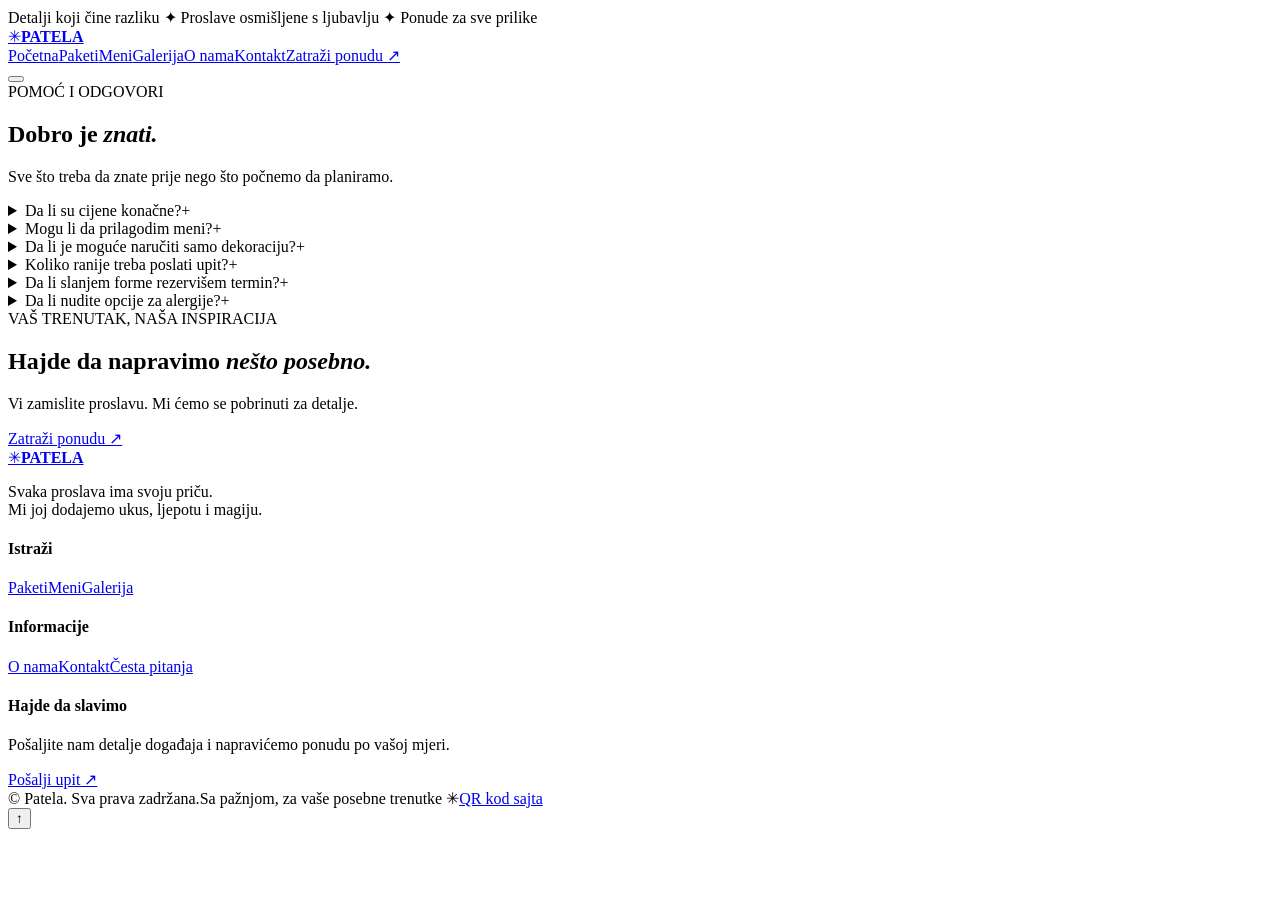
==== faq.html @ 434ff11c "Add files via upload" ====
<!doctype html><html lang="sr"><head><meta charset="utf-8"><meta name="viewport" content="width=device-width, initial-scale=1"><meta name="theme-color" content="#183c32"><meta name="description" content="Premium ketering i dekoracija za rođendane i posebne događaje."><title>Česta pitanja | Patela</title><link rel="preconnect" href="https://fonts.googleapis.com"><link rel="preconnect" href="https://fonts.gstatic.com" crossorigin><link href="https://fonts.googleapis.com/css2?family=DM+Sans:wght@400;500;600;700&family=Playfair+Display:ital,wght@0,400;0,500;0,600;1,400;1,500&display=swap" rel="stylesheet"><link rel="stylesheet" href="css/style.css"><link rel="icon" href="assets/favicon.svg" type="image/svg+xml"></head><body><div class="announcement">Detalji koji čine razliku <span>✦</span> Proslave osmišljene s ljubavlju <span>✦</span> Ponude za sve prilike</div><header class="site-header"><div class="container header-inner"><a class="brand" href="index.html" aria-label="Patela početna"><span class="brand-mark">✳</span><span><strong>PATELA</strong></span></a><nav id="site-nav" class="nav" aria-label="Glavna navigacija"><a href="index.html" class="nav-link ">Početna</a><a href="paketi.html" class="nav-link ">Paketi</a><a href="meni.html" class="nav-link ">Meni</a><a href="galerija.html" class="nav-link ">Galerija</a><a href="o-nama.html" class="nav-link ">O nama</a><a href="kontakt.html" class="nav-link ">Kontakt</a><a class="nav-cta" href="rezervacija.html">Zatraži ponudu <span>↗</span></a></nav><button class="menu-toggle" aria-label="Otvori meni" aria-expanded="false" aria-controls="site-nav"><span></span><span></span><span></span></button></div></header><main><section class="subhero"><div class="container"><span class="eyebrow">POMOĆ I ODGOVORI</span><h1>Dobro je <em>znati.</em></h1><p>Sve što treba da znate prije nego što počnemo da planiramo.</p></div></section><section class="section"><div class="container faq-list"><details><summary>Da li su cijene konačne?<span>+</span></summary><p>Ne. Prikazane cijene su informativne početne cijene. Konačna cijena zavisi od vaših želja, datuma, lokacije i broja gostiju.</p></details><details><summary>Mogu li da prilagodim meni?<span>+</span></summary><p>Da, možete navesti posebne želje u upitu. Prilagođavanja se potvrđuju prilikom dogovora.</p></details><details><summary>Da li je moguće naručiti samo dekoraciju?<span>+</span></summary><p>Možete poslati upit za posebnu uslugu; dostupnost i cijena dogovaraju se pojedinačno.</p></details><details><summary>Koliko ranije treba poslati upit?<span>+</span></summary><p>Preporučujemo da se javite što ranije, naročito za vikende. Dostupnost se potvrđuje nakon upita.</p></details><details><summary>Da li slanjem forme rezervišem termin?<span>+</span></summary><p>Ne. Forma priprema e-mail upit, a termin je rezervisan tek nakon direktne potvrde preduzeća.</p></details><details><summary>Da li nudite opcije za alergije?<span>+</span></summary><p>Navedite alergije i prehrambene potrebe u upitu. Mogućnosti prilagođavanja treba potvrditi prije naručivanja.</p></details></div></section><section class="cta-banner"><div class="container cta-inner"><div><span class="eyebrow">VAŠ TRENUTAK, NAŠA INSPIRACIJA</span><h2>Hajde da napravimo <em>nešto posebno.</em></h2><p>Vi zamislite proslavu. Mi ćemo se pobrinuti za detalje.</p></div><a href="rezervacija.html" class="btn btn-cream">Zatraži ponudu ↗</a></div></section></main><footer class="footer"><div class="container"><div class="footer-top"><div><a class="brand brand-light" href="index.html"><span class="brand-mark">✳</span><span><strong>PATELA</strong></span></a><p>Svaka proslava ima svoju priču.<br>Mi joj dodajemo ukus, ljepotu i magiju.</p></div><div><h4>Istraži</h4><a href="paketi.html">Paketi</a><a href="meni.html">Meni</a><a href="galerija.html">Galerija</a></div><div><h4>Informacije</h4><a href="o-nama.html">O nama</a><a href="kontakt.html">Kontakt</a><a href="faq.html">Česta pitanja</a></div><div><h4>Hajde da slavimo</h4><p>Pošaljite nam detalje događaja i napravićemo ponudu po vašoj mjeri.</p><a class="footer-button" href="rezervacija.html">Pošalji upit ↗</a></div></div><div class="footer-bottom"><span>© <span id="year"></span> Patela. Sva prava zadržana.</span><span>Sa pažnjom, za vaše posebne trenutke ✳</span><a href="qr.html">QR kod sajta</a></div></div></footer><button class="back-top" aria-label="Nazad na vrh">↑</button><div id="toast" role="status" aria-live="polite"></div><script src="js/data.js"></script><script src="js/app.js"></script></body></html>
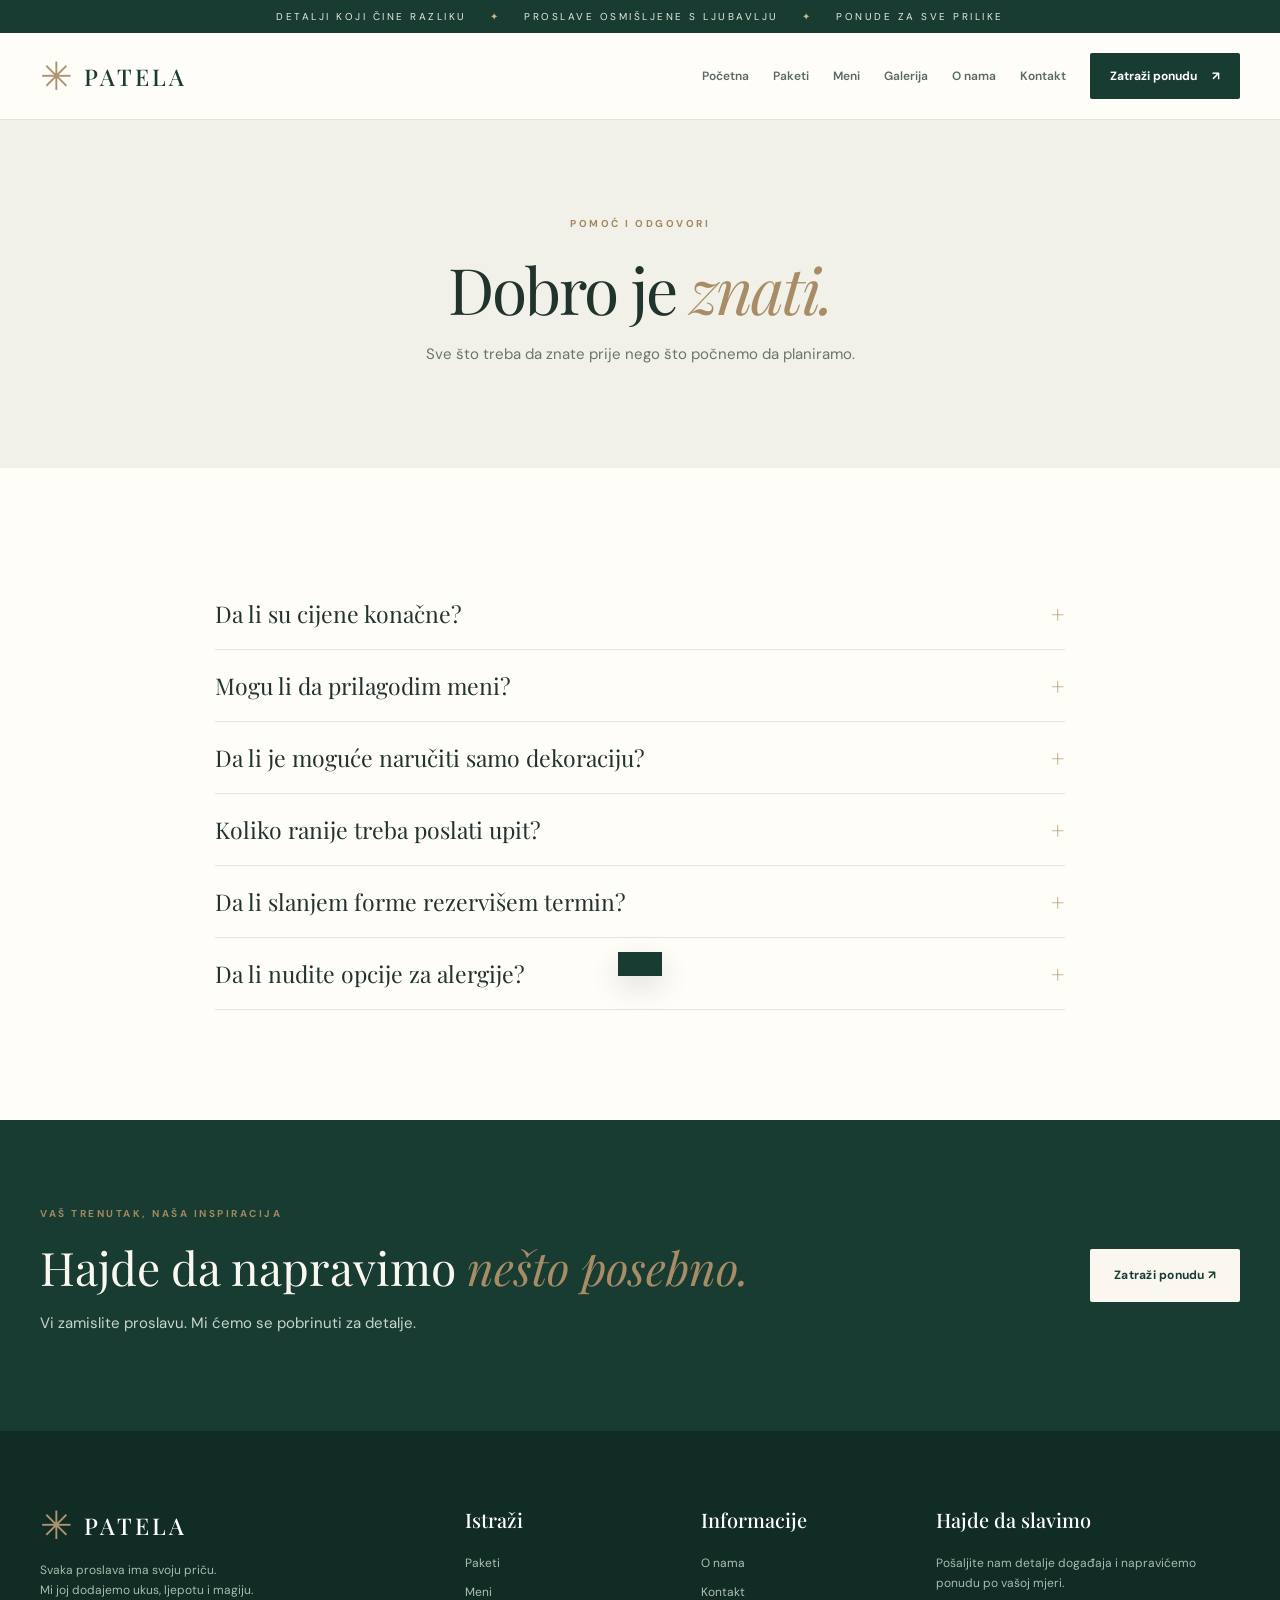
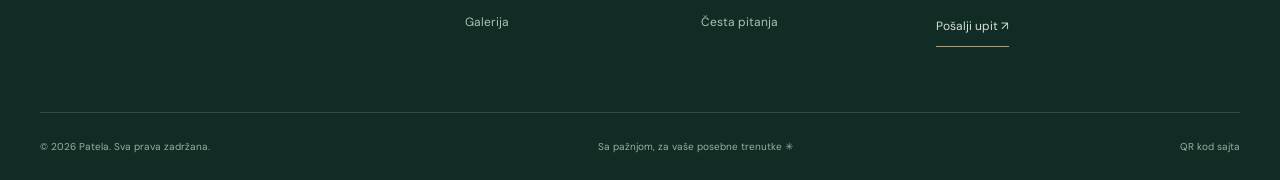
==== commit e04fec2e: "Add files via upload" ====
--- a/faq.html
+++ b/faq.html
@@ -1 +1 @@
-<!doctype html><html lang="sr"><head><meta charset="utf-8"><meta name="viewport" content="width=device-width, initial-scale=1"><meta name="theme-color" content="#183c32"><meta name="description" content="Premium ketering i dekoracija za rođendane i posebne događaje."><title>Česta pitanja | Patela</title><link rel="preconnect" href="https://fonts.googleapis.com"><link rel="preconnect" href="https://fonts.gstatic.com" crossorigin><link href="https://fonts.googleapis.com/css2?family=DM+Sans:wght@400;500;600;700&family=Playfair+Display:ital,wght@0,400;0,500;0,600;1,400;1,500&display=swap" rel="stylesheet"><link rel="stylesheet" href="css/style.css"><link rel="icon" href="assets/favicon.svg" type="image/svg+xml"></head><body><div class="announcement">Detalji koji čine razliku <span>✦</span> Proslave osmišljene s ljubavlju <span>✦</span> Ponude za sve prilike</div><header class="site-header"><div class="container header-inner"><a class="brand" href="index.html" aria-label="Patela početna"><span class="brand-mark">✳</span><span><strong>PATELA</strong></span></a><nav id="site-nav" class="nav" aria-label="Glavna navigacija"><a href="index.html" class="nav-link ">Početna</a><a href="paketi.html" class="nav-link ">Paketi</a><a href="meni.html" class="nav-link ">Meni</a><a href="galerija.html" class="nav-link ">Galerija</a><a href="o-nama.html" class="nav-link ">O nama</a><a href="kontakt.html" class="nav-link ">Kontakt</a><a class="nav-cta" href="rezervacija.html">Zatraži ponudu <span>↗</span></a></nav><button class="menu-toggle" aria-label="Otvori meni" aria-expanded="false" aria-controls="site-nav"><span></span><span></span><span></span></button></div></header><main><section class="subhero"><div class="container"><span class="eyebrow">POMOĆ I ODGOVORI</span><h1>Dobro je <em>znati.</em></h1><p>Sve što treba da znate prije nego što počnemo da planiramo.</p></div></section><section class="section"><div class="container faq-list"><details><summary>Da li su cijene konačne?<span>+</span></summary><p>Ne. Prikazane cijene su informativne početne cijene. Konačna cijena zavisi od vaših želja, datuma, lokacije i broja gostiju.</p></details><details><summary>Mogu li da prilagodim meni?<span>+</span></summary><p>Da, možete navesti posebne želje u upitu. Prilagođavanja se potvrđuju prilikom dogovora.</p></details><details><summary>Da li je moguće naručiti samo dekoraciju?<span>+</span></summary><p>Možete poslati upit za posebnu uslugu; dostupnost i cijena dogovaraju se pojedinačno.</p></details><details><summary>Koliko ranije treba poslati upit?<span>+</span></summary><p>Preporučujemo da se javite što ranije, naročito za vikende. Dostupnost se potvrđuje nakon upita.</p></details><details><summary>Da li slanjem forme rezervišem termin?<span>+</span></summary><p>Ne. Forma priprema e-mail upit, a termin je rezervisan tek nakon direktne potvrde preduzeća.</p></details><details><summary>Da li nudite opcije za alergije?<span>+</span></summary><p>Navedite alergije i prehrambene potrebe u upitu. Mogućnosti prilagođavanja treba potvrditi prije naručivanja.</p></details></div></section><section class="cta-banner"><div class="container cta-inner"><div><span class="eyebrow">VAŠ TRENUTAK, NAŠA INSPIRACIJA</span><h2>Hajde da napravimo <em>nešto posebno.</em></h2><p>Vi zamislite proslavu. Mi ćemo se pobrinuti za detalje.</p></div><a href="rezervacija.html" class="btn btn-cream">Zatraži ponudu ↗</a></div></section></main><footer class="footer"><div class="container"><div class="footer-top"><div><a class="brand brand-light" href="index.html"><span class="brand-mark">✳</span><span><strong>PATELA</strong></span></a><p>Svaka proslava ima svoju priču.<br>Mi joj dodajemo ukus, ljepotu i magiju.</p></div><div><h4>Istraži</h4><a href="paketi.html">Paketi</a><a href="meni.html">Meni</a><a href="galerija.html">Galerija</a></div><div><h4>Informacije</h4><a href="o-nama.html">O nama</a><a href="kontakt.html">Kontakt</a><a href="faq.html">Česta pitanja</a></div><div><h4>Hajde da slavimo</h4><p>Pošaljite nam detalje događaja i napravićemo ponudu po vašoj mjeri.</p><a class="footer-button" href="rezervacija.html">Pošalji upit ↗</a></div></div><div class="footer-bottom"><span>© <span id="year"></span> Patela. Sva prava zadržana.</span><span>Sa pažnjom, za vaše posebne trenutke ✳</span><a href="qr.html">QR kod sajta</a></div></div></footer><button class="back-top" aria-label="Nazad na vrh">↑</button><div id="toast" role="status" aria-live="polite"></div><script src="js/data.js"></script><script src="js/app.js"></script></body></html>+<!doctype html><html lang="sr"><head><meta charset="utf-8"><meta name="viewport" content="width=device-width, initial-scale=1"><meta name="theme-color" content="#183c32"><meta name="description" content="Premium ketering i dekoracija za rođendane i posebne događaje."><title>Česta pitanja | Patela</title><link rel="preconnect" href="https://fonts.googleapis.com"><link rel="preconnect" href="https://fonts.gstatic.com" crossorigin><link href="https://fonts.googleapis.com/css2?family=DM+Sans:wght@400;500;600;700&family=Playfair+Display:ital,wght@0,400;0,500;0,600;1,400;1,500&display=swap" rel="stylesheet"><link rel="stylesheet" href="style.css"><link rel="icon" href="favicon.svg" type="image/svg+xml"></head><body><div class="announcement">Detalji koji čine razliku <span>✦</span> Proslave osmišljene s ljubavlju <span>✦</span> Ponude za sve prilike</div><header class="site-header"><div class="container header-inner"><a class="brand" href="index.html" aria-label="Patela početna"><span class="brand-mark">✳</span><span><strong>PATELA</strong></span></a><nav id="site-nav" class="nav" aria-label="Glavna navigacija"><a href="index.html" class="nav-link ">Početna</a><a href="paketi.html" class="nav-link ">Paketi</a><a href="meni.html" class="nav-link ">Meni</a><a href="galerija.html" class="nav-link ">Galerija</a><a href="o-nama.html" class="nav-link ">O nama</a><a href="kontakt.html" class="nav-link ">Kontakt</a><a class="nav-cta" href="rezervacija.html">Zatraži ponudu <span>↗</span></a></nav><button class="menu-toggle" aria-label="Otvori meni" aria-expanded="false" aria-controls="site-nav"><span></span><span></span><span></span></button></div></header><main><section class="subhero"><div class="container"><span class="eyebrow">POMOĆ I ODGOVORI</span><h1>Dobro je <em>znati.</em></h1><p>Sve što treba da znate prije nego što počnemo da planiramo.</p></div></section><section class="section"><div class="container faq-list"><details><summary>Da li su cijene konačne?<span>+</span></summary><p>Ne. Prikazane cijene su informativne početne cijene. Konačna cijena zavisi od vaših želja, datuma, lokacije i broja gostiju.</p></details><details><summary>Mogu li da prilagodim meni?<span>+</span></summary><p>Da, možete navesti posebne želje u upitu. Prilagođavanja se potvrđuju prilikom dogovora.</p></details><details><summary>Da li je moguće naručiti samo dekoraciju?<span>+</span></summary><p>Možete poslati upit za posebnu uslugu; dostupnost i cijena dogovaraju se pojedinačno.</p></details><details><summary>Koliko ranije treba poslati upit?<span>+</span></summary><p>Preporučujemo da se javite što ranije, naročito za vikende. Dostupnost se potvrđuje nakon upita.</p></details><details><summary>Da li slanjem forme rezervišem termin?<span>+</span></summary><p>Ne. Forma priprema e-mail upit, a termin je rezervisan tek nakon direktne potvrde preduzeća.</p></details><details><summary>Da li nudite opcije za alergije?<span>+</span></summary><p>Navedite alergije i prehrambene potrebe u upitu. Mogućnosti prilagođavanja treba potvrditi prije naručivanja.</p></details></div></section><section class="cta-banner"><div class="container cta-inner"><div><span class="eyebrow">VAŠ TRENUTAK, NAŠA INSPIRACIJA</span><h2>Hajde da napravimo <em>nešto posebno.</em></h2><p>Vi zamislite proslavu. Mi ćemo se pobrinuti za detalje.</p></div><a href="rezervacija.html" class="btn btn-cream">Zatraži ponudu ↗</a></div></section></main><footer class="footer"><div class="container"><div class="footer-top"><div><a class="brand brand-light" href="index.html"><span class="brand-mark">✳</span><span><strong>PATELA</strong></span></a><p>Svaka proslava ima svoju priču.<br>Mi joj dodajemo ukus, ljepotu i magiju.</p></div><div><h4>Istraži</h4><a href="paketi.html">Paketi</a><a href="meni.html">Meni</a><a href="galerija.html">Galerija</a></div><div><h4>Informacije</h4><a href="o-nama.html">O nama</a><a href="kontakt.html">Kontakt</a><a href="faq.html">Česta pitanja</a></div><div><h4>Hajde da slavimo</h4><p>Pošaljite nam detalje događaja i napravićemo ponudu po vašoj mjeri.</p><a class="footer-button" href="rezervacija.html">Pošalji upit ↗</a></div></div><div class="footer-bottom"><span>© <span id="year"></span> Patela. Sva prava zadržana.</span><span>Sa pažnjom, za vaše posebne trenutke ✳</span><a href="qr.html">QR kod sajta</a></div></div></footer><button class="back-top" aria-label="Nazad na vrh">↑</button><div id="toast" role="status" aria-live="polite"></div><script src="data.js"></script><script src="app.js"></script></body></html>
--- a/style.css
+++ b/style.css
@@ -0,0 +1 @@
+ :root{--green:#183c32;--green2:#254d40;--cream:#faf7f0;--paper:#fffdf8;--sage:#e8eee5;--gold:#b69b72;--ink:#21332d;--muted:#68756e;--border:#e3e6de;--serif:'Playfair Display',Georgia,serif;--sans:'DM Sans',Arial,sans-serif}*{box-sizing:border-box}html{scroll-behavior:smooth;scroll-padding-top:110px}body{margin:0;background:var(--paper);color:var(--ink);font:15px/1.7 var(--sans)}img{display:block;max-width:100%}a{color:inherit;text-decoration:none}button,input,textarea,select{font:inherit}button{cursor:pointer}::selection{background:#c9d7c8;color:var(--green)}.container{width:min(1200px,calc(100% - 64px));margin:auto}.announcement{background:var(--green);color:#e8eadc;text-align:center;font-size:10px;letter-spacing:2.5px;padding:8px 12px;text-transform:uppercase}.announcement span{color:#d1b58d;margin:0 18px}.site-header{position:sticky;top:0;z-index:50;background:rgba(255,253,248,.96);border-bottom:1px solid var(--border);backdrop-filter:blur(18px)}.header-inner{height:86px;display:flex;align-items:center;justify-content:space-between;gap:25px}.brand{display:inline-flex;align-items:center;gap:11px;color:var(--green);flex-shrink:0;line-height:1}.brand-mark{font-size:39px;line-height:1;color:#ad9471}.brand strong{display:block;font-family:var(--serif);font-size:23px;letter-spacing:3px;font-weight:500}.brand small{display:block;letter-spacing:5.8px;font-size:8px;margin-top:7px;font-weight:700}.nav{display:flex;align-items:center;gap:24px}.nav-link{font-size:12px;font-weight:600;color:#596b60;transition:.25s}.nav-link:hover,.nav-link.active{color:var(--green)}.nav-cta{background:var(--green);color:#fff;padding:13px 20px;border-radius:2px;font-size:12px;font-weight:700}.nav-cta span{margin-left:12px}.menu-toggle{display:none;border:0;background:none;padding:10px}.menu-toggle span{display:block;width:24px;height:2px;background:var(--green);margin:5px}.hero{background:#f2f0e7}.hero-content{display:grid;grid-template-columns:52% 48%;min-height:670px;max-width:1600px;margin:auto}.hero-copy{padding:110px 5vw 80px max(5vw,calc((100vw - 1200px)/2));display:flex;flex-direction:column;align-items:flex-start;justify-content:center}.eyebrow{display:inline-block;color:#a4875c;font-size:10px;letter-spacing:2.5px;font-weight:700;text-transform:uppercase}.dot{display:inline-block;width:7px;height:7px;border-radius:50%;background:#b5a07e;margin-right:9px}.hero h1{font:400 clamp(43px,4.5vw,75px)/1.17 var(--serif);letter-spacing:-2px;margin:25px 0}.hero h1 em,h1 em,h2 em{color:#a88c65;font-weight:400}.hero-copy>p{color:var(--muted);max-width:450px;font-size:15px}.hero-actions{display:flex;align-items:center;gap:30px;margin-top:24px;flex-wrap:wrap}.btn{display:inline-flex;align-items:center;justify-content:center;padding:15px 23px;border:1px solid transparent;min-height:48px;font-size:12px;font-weight:700;letter-spacing:.25px;transition:transform .25s,background .25s,color .25s;border-radius:2px;text-align:center}.btn:hover{transform:translateY(-3px)}.btn-dark{background:var(--green);color:white}.btn-dark:hover{background:#2e594b}.btn-outline{border-color:#b6c2b9;background:transparent;color:var(--green)}.btn-outline:hover{background:var(--sage)}.btn-cream{background:var(--cream);color:var(--green)}.text-link{font-size:12px;font-weight:700;border-bottom:1px solid var(--gold);padding-bottom:5px}.text-link span{margin-left:6px}.hero-proof{display:flex;align-items:center;gap:14px;margin-top:70px}.avatars{border:1px solid #d9d9c8;border-radius:50px;padding:12px;color:var(--gold)}.hero-proof strong,.hero-proof span{display:block;font-size:11px}.hero-proof span{color:var(--muted)}.hero-photo{position:relative;overflow:hidden;min-height:580px}.hero-photo>img{width:100%;height:100%;object-fit:cover}.hero-stamp{position:absolute;left:-1px;top:15%;background:#f7f1e5;color:var(--green);padding:28px 34px;font-size:10px;letter-spacing:2px;line-height:1.8;text-align:center;box-shadow:0 10px 35px #0001}.hero-stamp span{display:block;font-size:30px;color:var(--gold)}.photo-caption{position:absolute;right:30px;bottom:30px;background:#fffdf4e6;padding:12px 20px;font:italic 15px var(--serif)}.hero-bottom{background:var(--green);color:#e7e6d8;display:flex;justify-content:center;align-items:center;gap:45px;padding:19px;font-size:10px;letter-spacing:2px}.hero-bottom span:nth-child(even){color:#b69b72;font-size:18px}.section{padding:110px 0}.section-tint{background:#f5f4ed}.section-head{text-align:center;max-width:720px;margin:0 auto 55px}.section-head h2,.story-text h2,.contact-grid h2,.qr-info h2{font:400 clamp(32px,3.4vw,51px)/1.25 var(--serif);letter-spacing:-1px;margin:15px 0}.section-head p{color:var(--muted);margin:0}.features{display:grid;grid-template-columns:repeat(4,1fr);gap:20px}.feature{text-align:center;padding:25px 18px}.feature-icon{display:inline-grid;place-items:center;font-size:31px;color:var(--gold);width:70px;height:70px;border:1px solid #e1e3d7;border-radius:50%}.feature h3{font:500 23px var(--serif);margin:22px 0 9px}.feature p{color:var(--muted);font-size:13px}.package-grid{display:grid;grid-template-columns:repeat(3,1fr);gap:23px}.package-card{position:relative;background:var(--paper);box-shadow:0 10px 40px #17362d0b;transition:transform .3s}.package-card:hover{transform:translateY(-7px)}.package-image{height:220px;background-size:cover;background-position:center}.package-content{padding:30px}.package-content h3{font:400 32px var(--serif);margin:10px 0}.package-content>p{color:var(--muted);min-height:53px;font-size:13px}.package-meta{display:flex;gap:20px;flex-wrap:wrap;font-size:12px;border-bottom:1px solid var(--border);padding:18px 0;color:#64736a}.price{font:400 34px var(--serif);margin:20px 0}.price small{font:400 12px var(--sans);color:var(--muted)}.package-content .btn{width:100%;margin-top:9px}.popular{position:absolute;top:15px;right:15px;background:var(--green);color:#fff;padding:8px 13px;font-size:9px;letter-spacing:1.5px}.fineprint{text-align:center;font-size:12px;color:var(--muted);margin:35px auto 0;max-width:700px}.story-grid{display:grid;grid-template-columns:1fr 1fr;align-items:center;gap:9%}.story-photos{position:relative;padding:0 70px 70px 0}.story-main{height:540px;width:100%;object-fit:cover}.story-small{position:absolute;right:0;bottom:0;width:45%;height:240px;object-fit:cover;border:10px solid var(--paper)}.story-text p{color:var(--muted);margin-bottom:22px}.story-text .btn,.story-text .text-link{margin-top:15px}.teaser-grid{display:grid;grid-template-columns:1fr 1.25fr 1fr;gap:18px}.teaser-grid img{width:100%;height:330px;object-fit:cover}.teaser-grid img:nth-child(2){height:400px;margin-top:-35px}.center{text-align:center;margin-top:40px}.cta-banner{background:var(--green);color:var(--cream);padding:80px 0}.cta-inner{display:flex;justify-content:space-between;align-items:center;gap:35px}.cta-inner h2{font:400 clamp(32px,3.6vw,52px)/1.2 var(--serif);margin:15px 0}.cta-inner p{color:#c8d6cd}.subhero{background:#f1f1e9;text-align:center;padding:90px 0 100px}.subhero h1{font:400 clamp(43px,5vw,75px)/1.2 var(--serif);letter-spacing:-2px;margin:15px 0}.subhero p{max-width:580px;margin:auto;color:var(--muted)}.table-scroll{overflow-x:auto}.compare{width:100%;border-collapse:collapse;min-width:620px}.compare th{background:var(--green);color:#fff;padding:20px;font-size:13px}.compare td{padding:18px;text-align:center;border-bottom:1px solid var(--border);font-size:13px}.compare td:first-child{text-align:left;font-weight:700}.compare tr:nth-child(even){background:#f5f6ef}.jump-links{display:flex;gap:15px;flex-wrap:wrap;align-items:center;margin-bottom:40px}.jump-links span{font-weight:700}.jump-links a{padding:8px 16px;border:1px solid var(--border);font-size:12px}.jump-links a:hover{background:var(--sage)}.menu-package{border:1px solid var(--border);padding:40px;margin-bottom:32px;background:#fff}.menu-package-head{display:flex;align-items:center;justify-content:space-between;gap:20px;border-bottom:1px solid var(--border);padding-bottom:24px}.menu-package-head h2{font:400 39px var(--serif);margin:10px 0}.menu-package-head p{color:var(--muted);margin:0}.menu-price{color:var(--muted);white-space:nowrap}.menu-price strong{font:400 35px var(--serif);color:var(--green)}.menu-detail-grid{display:grid;grid-template-columns:repeat(3,1fr);gap:28px;padding:25px 0}.menu-detail{background:#f8f8f3;padding:22px}.menu-detail h3{font:500 21px var(--serif);margin:0 0 15px}.menu-detail h3.mt{margin-top:25px}.menu-detail ul{list-style:none;padding:0;margin:0}.menu-detail li{display:flex;gap:10px;align-items:flex-start;font-size:12px;padding:8px 0;border-bottom:1px solid #e8eae2}.menu-detail li span{color:var(--gold)}.filters{display:flex;gap:10px;justify-content:center;flex-wrap:wrap;margin-bottom:35px}.filter{border:1px solid var(--border);background:transparent;padding:10px 20px;font-size:12px;color:var(--green)}.filter.active,.filter:hover{background:var(--green);color:white}.gallery-grid{display:grid;grid-template-columns:repeat(3,1fr);gap:17px}.gallery-item{position:relative;margin:0;overflow:hidden;cursor:pointer}.gallery-item[hidden]{display:none}.gallery-item img{width:100%;height:300px;object-fit:cover;transition:transform .5s}.gallery-item:hover img{transform:scale(1.06)}.gallery-item figcaption{position:absolute;bottom:0;left:0;right:0;padding:25px 18px 15px;color:white;background:linear-gradient(transparent,#0009);font-size:13px;display:flex;justify-content:space-between}.lightbox{position:fixed;inset:0;background:#071811ed;z-index:100;display:flex;align-items:center;justify-content:center;flex-direction:column;padding:60px 20px;color:white}.lightbox[hidden]{display:none}.lightbox img{max-height:75vh;max-width:90vw;object-fit:contain}.lightbox-close{position:absolute;right:30px;top:20px;background:transparent;color:white;border:0;font-size:40px}.steps{display:grid;grid-template-columns:repeat(3,1fr);gap:25px}.steps article{background:#fff;padding:35px}.steps b{font:400 46px var(--serif);color:var(--gold)}.steps h3{font:400 26px var(--serif)}.steps p{color:var(--muted);font-size:13px}.contact-grid{display:grid;grid-template-columns:1fr 1fr;gap:9%}.contact-grid>div>p{color:var(--muted)}.contact-line{display:flex;gap:20px;margin-top:30px}.contact-line>span{font-size:25px;color:var(--gold)}.contact-line b,.contact-line a,.contact-line p{display:block;margin:0;font-size:13px}.contact-line a,.contact-line p{color:var(--muted)}.form-panel{background:#f4f5ef;padding:35px;display:flex;flex-direction:column;gap:17px}.form-panel h3{font:400 29px var(--serif);margin:0}.form-panel label,.qr-label{display:flex;flex-direction:column;gap:7px;font-size:12px;font-weight:700}.form-panel input,.form-panel textarea,.form-panel select,.qr-label input{width:100%;background:#fff;border:1px solid #dce1d8;padding:13px 14px;outline:none;color:var(--green);border-radius:0}.form-panel input:focus,.form-panel textarea:focus,.form-panel select:focus,.qr-label input:focus{border-color:var(--gold)}.form-note{font-size:11px;color:var(--muted);margin:0}.booking-grid{display:grid;grid-template-columns:1.55fr 1fr;align-items:start;gap:40px}.form-row{display:grid;grid-template-columns:1fr 1fr;gap:17px}.form-step{font-size:11px;font-weight:700;letter-spacing:2px;color:var(--gold);margin-top:10px}.check-row{flex-direction:row!important;align-items:flex-start}.check-row input{width:auto!important;margin-top:5px}.booking-summary{background:var(--green);color:#fff;padding:35px;position:sticky;top:115px}.booking-summary h3{font:400 32px var(--serif)}.booking-summary p{color:#cbd9d0;font-size:12px}.booking-summary .text-link{color:#fff}.summary-price{border-top:1px solid #ffffff3b;border-bottom:1px solid #ffffff3b;padding:22px 0;margin:25px 0;display:flex;justify-content:space-between;gap:15px}.summary-price strong{font:400 30px var(--serif)}.faq-list{max-width:850px;margin:auto}.faq-list details{border-bottom:1px solid var(--border);padding:20px 0}.faq-list summary{display:flex;justify-content:space-between;gap:20px;cursor:pointer;font:400 23px var(--serif);list-style:none}.faq-list summary::-webkit-details-marker{display:none}.faq-list summary span{color:var(--gold)}.faq-list p{color:var(--muted);max-width:700px}.qr-layout{display:grid;grid-template-columns:1.1fr 1fr;gap:90px;align-items:center}.qr-info>p{color:var(--muted)}.qr-info .qr-label{margin:30px 0 15px}.qr-info .text-link{display:inline-block;margin-top:25px}.qr-card{padding:35px;background:#f4f4ed;text-align:center;border:1px solid var(--border)}.qr-card-head{font:400 22px var(--serif);letter-spacing:3px;color:var(--green)}.qr-output{width:min(100%,300px);aspect-ratio:1;margin:25px auto;background:#fff;display:grid;place-items:center;padding:20px;color:var(--muted);font-size:13px}.qr-output canvas,.qr-output img{max-width:100%;height:auto}.qr-card p{font:italic 19px var(--serif)}.qr-card button:disabled{opacity:.4;cursor:not-allowed}.footer{background:#112c24;color:#d8e1d7;padding:75px 0 25px}.footer-top{display:grid;grid-template-columns:2fr 1fr 1fr 1.6fr;gap:45px}.brand-light{color:#fff}.footer p{font-size:12px;color:#a7bcb0;max-width:290px}.footer h4{font:500 20px var(--serif);margin:0 0 20px;color:#fff}.footer-top>div>a:not(.brand):not(.footer-button){display:block;font-size:12px;margin:9px 0;color:#afc0b4}.footer-button{display:inline-block;border-bottom:1px solid var(--gold);padding:10px 0;font-size:12px}.footer-bottom{border-top:1px solid #ffffff25;margin-top:65px;padding-top:25px;display:flex;justify-content:space-between;gap:20px;font-size:10px;color:#9aafa3}.back-top{position:fixed;bottom:25px;right:25px;border:0;background:var(--green);color:white;width:42px;height:42px;z-index:45;opacity:0;pointer-events:none;transition:.2s}.back-top.show{opacity:1;pointer-events:auto}#toast{position:fixed;bottom:24px;left:50%;transform:translateX(-50%) translateY(100px);background:var(--green);color:white;padding:12px 22px;z-index:150;transition:.3s;box-shadow:0 10px 30px #0002;font-size:12px}#toast.show{transform:translateX(-50%) translateY(0)}@media(max-width:1100px){.nav{gap:13px}.nav-link{font-size:11px}.brand strong{font-size:20px}.hero-copy{padding-left:5vw}.package-content{padding:22px}}@media(max-width:900px){.container{width:min(100% - 38px,1200px)}.menu-toggle{display:block}.nav{display:none;position:absolute;top:100%;left:0;right:0;background:var(--paper);padding:25px;box-shadow:0 15px 25px #0001;flex-direction:column;align-items:stretch;gap:18px}.nav.open{display:flex}.nav-link{font-size:14px}.hero-content{grid-template-columns:1fr}.hero-copy{padding:80px 7vw}.hero-photo{height:460px;min-height:0}.hero-stamp{left:20px}.hero-bottom{gap:15px;flex-wrap:wrap}.features{grid-template-columns:repeat(2,1fr)}.package-grid{grid-template-columns:repeat(2,1fr)}.story-grid{gap:30px}.story-photos{padding:0 35px 40px 0}.story-main{height:420px}.story-small{height:170px}.footer-top{grid-template-columns:repeat(2,1fr)}.qr-layout{gap:30px}}@media(max-width:650px){.announcement{font-size:8px;letter-spacing:1px}.announcement span{margin:0 5px}.header-inner{height:70px}.brand strong{font-size:19px}.hero h1{font-size:45px}.hero-copy{padding:65px 25px}.hero-proof{margin-top:45px}.hero-photo{height:340px}.hero-stamp{top:15px;padding:13px;font-size:8px}.hero-bottom{font-size:8px}.hero-bottom span:nth-child(n+4){display:none}.section{padding:70px 0}.features,.package-grid,.story-grid,.contact-grid,.booking-grid,.qr-layout,.steps{grid-template-columns:1fr}.package-content>p{min-height:0}.story-photos{max-width:450px}.story-main{height:380px}.story-text{margin-top:25px}.teaser-grid{gap:8px}.teaser-grid img{height:180px}.teaser-grid img:nth-child(2){height:210px;margin-top:-15px}.cta-inner{align-items:flex-start;flex-direction:column}.subhero{padding:65px 0}.subhero h1{font-size:44px}.menu-package{padding:20px}.menu-package-head{align-items:flex-start}.menu-price strong{font-size:25px}.menu-detail-grid{grid-template-columns:1fr;gap:10px}.gallery-grid{grid-template-columns:repeat(2,1fr);gap:9px}.gallery-item img{height:210px}.form-row{grid-template-columns:1fr}.form-panel{padding:23px}.booking-summary{position:static}.footer-top{grid-template-columns:1fr 1fr;gap:30px}.footer-top>div:first-child,.footer-top>div:last-child{grid-column:span 2}.footer-bottom{flex-wrap:wrap}.qr-card{padding:20px}}@media(prefers-reduced-motion:reduce){*,*::before,*::after{scroll-behavior:auto!important;transition:none!important;animation:none!important}}
